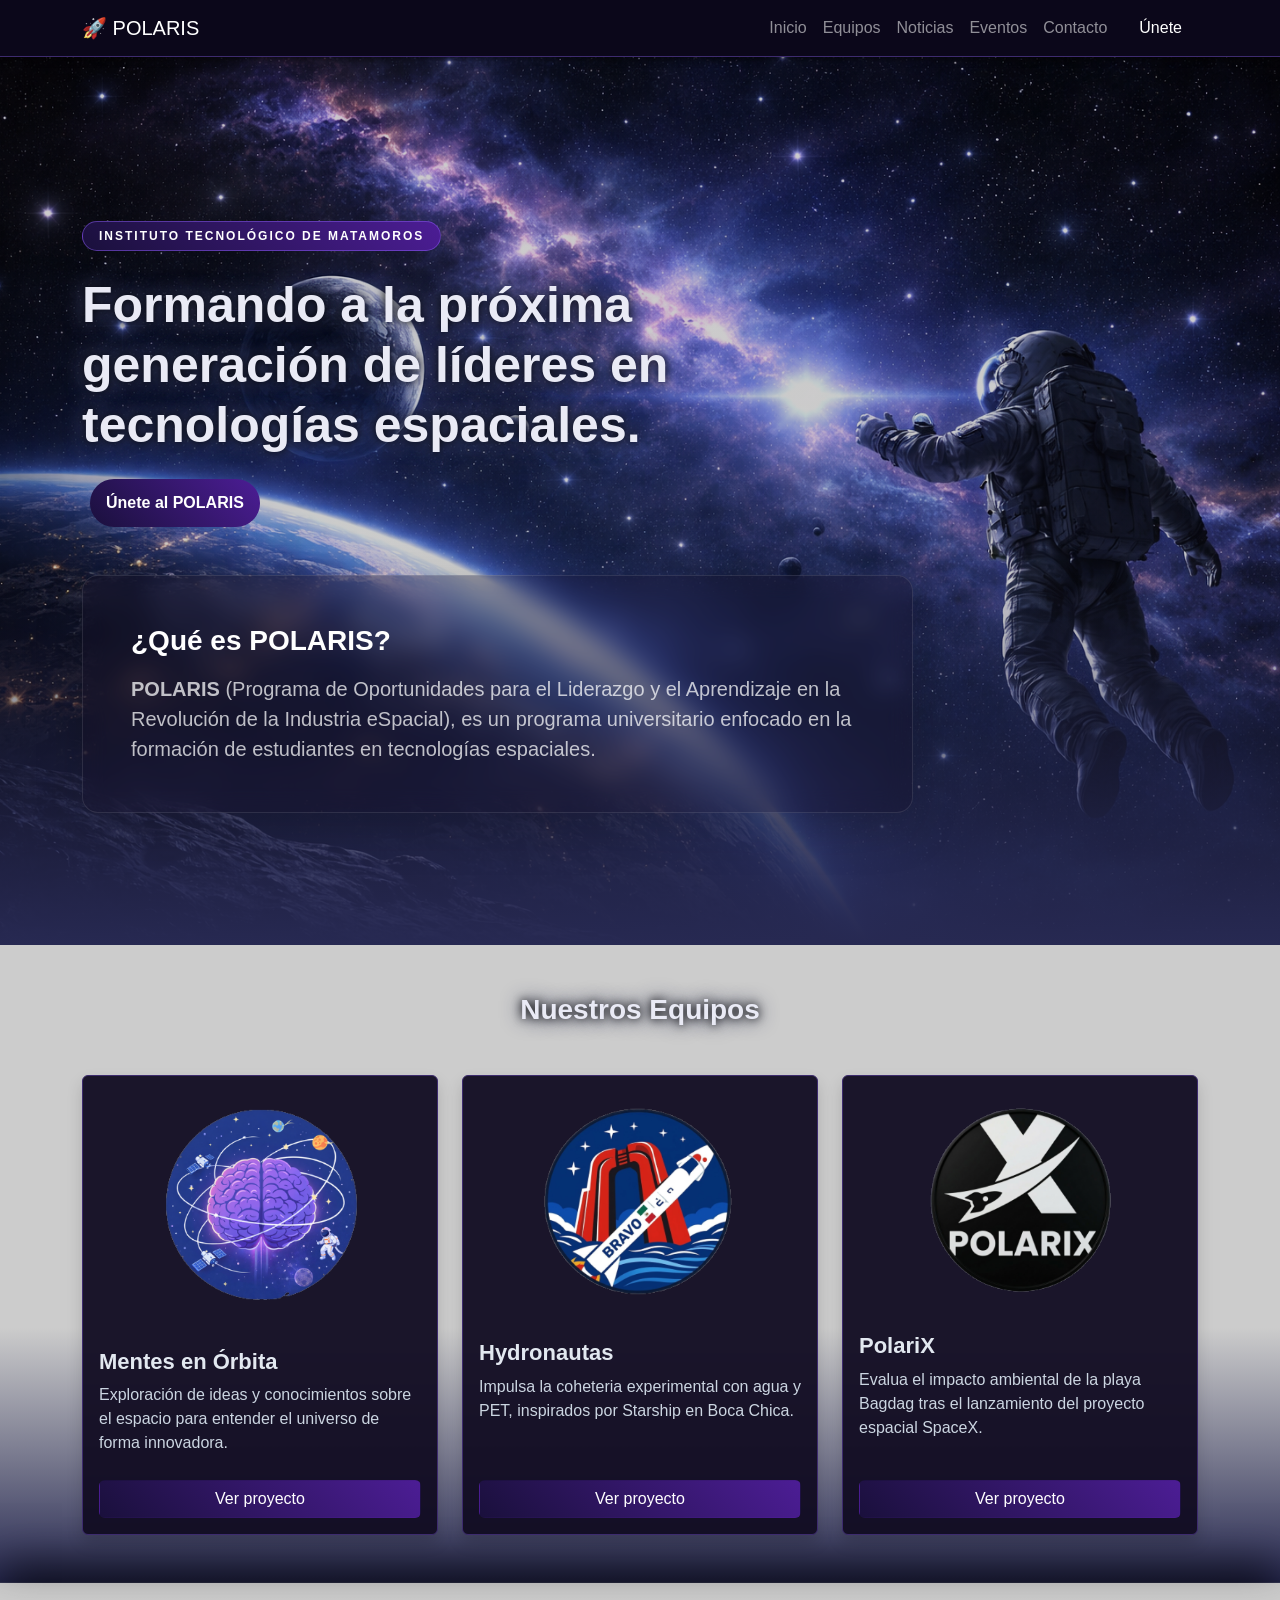
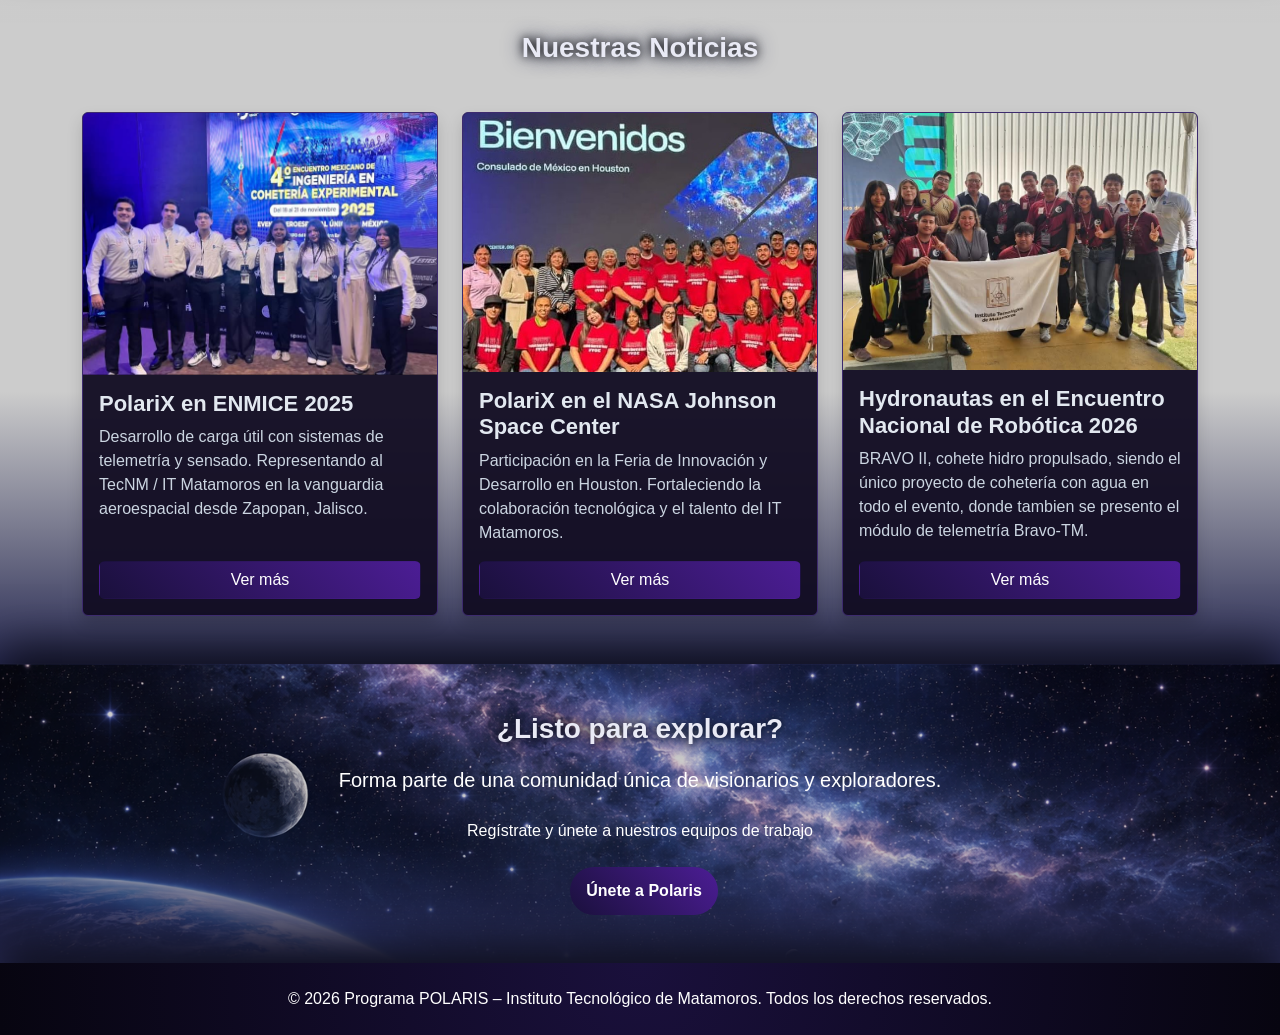
==== index.html @ ed093145 "feat: agregar inputs avanzados al formulario de membresía POLARIS" ====
<!DOCTYPE html>
<html lang="es">

<head>
    <meta charset="UTF-8">
    <meta name="viewport" content="width=device-width, initial-scale=1.0">
    <title>POLARIS - Programa Espacial del ITM</title>

    <link rel="stylesheet" href="css/styles.css">

    <link href="https://cdn.jsdelivr.net/npm/bootstrap@5.3.2/dist/css/bootstrap.min.css" rel="stylesheet">
    
    
</head>

<body>

    <nav class="navbar navbar-expand-lg navbar-dark bg-dark fixed-top">
        <div class="container">
            <a class="navbar-brand" href="#"> 🚀 POLARIS</a>

            <button class="navbar-toggler" type="button" data-bs-toggle="collapse" data-bs-target="#menu-principal">
                <span class="navbar-toggler-icon"></span>
            </button>

            <div class="collapse navbar-collapse" id="menu-principal">
                <ul class="navbar-nav ms-auto">
                    <li class="nav-item"><a class="nav-link" href="#inicio">Inicio</a></li>
                    <li class="nav-item"><a class="nav-link" href="#equipos">Equipos</a></li>
                    <li class="nav-item"><a class="nav-link" href="#noticias">Noticias</a></li>
                    <li class="nav-item"><a class="nav-link" href="#eventos">Eventos</a></li>
                    <li class="nav-item"><a class="nav-link" href="#contacto">Contacto</a></li>
                    <li class="nav-item"><a class="nav-link btn-polaris text-white ms-2 px-3" href="registro.html">Únete</a></li>
                </ul>
            </div>
        </div>
    </nav>

    <section id="inicio" class="hero-espacio text-white min-vh-100 d-flex flex-column justify-content-center position-relative"> 
    <div class="container py-5 mt-5">
        <div class="row align-items-center mb-5">
            <div class="col-lg-7 col-md-9"> 
                <span class="badge bg-polaris mb-4 py-2 px-3 rounded-pill text-uppercase tracking-wide">
                    Instituto Tecnológico de Matamoros
                </span>
                <h1 class="display-4 fw-bold mb-4 texto-brillante">
                    Formando a la próxima generación de líderes en tecnologías espaciales.
                </h1>
                <a href="registro.html" class="btn-lg btn-polaris text-white ms-2 px-3">Únete al POLARIS</a>  
            </div>
        </div>

        <div class="row mt-4">
            <div class="col-lg-9">
                <div class="glass-card p-4 p-md-5 rounded-4 shadow-lg">
                    <div class="row g-4 align-items-center">
                        <div class="col-12 text-center text-md-start"> 
                            <h3 class="fw-bold mb-3 text-white">¿Qué es POLARIS?</h3>
                            <p class="m-0 text-light opacity-75 fs-5">
                                <strong>POLARIS</strong> (Programa de Oportunidades para el Liderazgo y el Aprendizaje en la Revolución de la Industria eSpacial), es un programa universitario enfocado en la formación de estudiantes en tecnologías espaciales.
                            </p>
                        </div>
                    </div>
                </div>
            </div>
        </div>
    </div>
</section>
    
    <section id="equipos" class="hero-espacio-equipos equipos py-5">
        <div class="container">
            <h2 class="text-center mb-5">Nuestros Equipos</h2>
        <div class="row g-4">
    <div class="col-12 col-md-6 col-lg-4">
    <div class="card h-100 shadow">
        <img src="images/equipos1.png" class="card-img-top p-4 w-75 mx-auto" alt="Equipo 1">
        <div class="card-body d-flex flex-column">
            <h5 class="card-title">Mentes en Órbita</h5>
            <p class="card-text">Exploración de ideas y conocimientos sobre el espacio para entender el universo de forma innovadora.</p>
            <a href="#contacto" class="btn btn-polaris text-white mt-auto">Ver proyecto</a>
        </div>
     </div>
    </div>      

    <div class="col-12 col-md-6 col-lg-4">
            <div class="card h-100 shadow">
                <img src="images/equipos2.png" class="card-img-top p-4 w-75 mx-auto" alt="Equipo 2">
            <div class="card-body d-flex flex-column">
                <h5 class="card-title">Hydronautas</h5>
                <p class="card-text">Impulsa la coheteria experimental con agua y PET, inspirados por Starship en Boca Chica.</p> 
                <a href="#contacto" class="btn btn-polaris text-white mt-auto">Ver proyecto</a>
           </div>
     </div>
  </div>
  
    <div class="col-12 col-md-6 col-lg-4"> 
        <div class="card h-100 shadow mb-4">
            <img src="images/equipos3.png" class="card-img-top p-4 w-75 mx-auto" alt="Equipo 3">
        <div class="card-body d-flex flex-column">
            <h5 class="card-title">PolariX</h5>
            <p class="card-text">Evalua el impacto ambiental de la playa Bagdag tras el lanzamiento del proyecto espacial SpaceX.</p>
            <a href="#contacto" class="btn btn-polaris text-white mt-auto">Ver proyecto</a>
        </div>
    </div>
</div>
        </div> 
    </div> 
</section>

    <section id="noticias" class="hero-espacio-eventos eventos py-5">
        <div class="container">
            <h2 class="text-center mb-5">Nuestras Noticias</h2>
            <div class="row g-4">
                <div class="col-12 col-md-6 col-lg-4">
                    <div class="card h-100 shadow">
                        <img src="images/evento_polarix.jpg" class="card-img-top" alt="Evento 1">
                        <div class="card-body d-flex flex-column">
                            <h5 class="card-title">PolariX en ENMICE 2025</h5>
                            <p class="card-text">Desarrollo de carga útil con sistemas de telemetría y sensado. Representando al TecNM / IT Matamoros en la vanguardia aeroespacial desde Zapopan, Jalisco.</p>
                            <a href="#contacto" class="btn btn-polaris text-white mt-auto">Ver más</a>
                        </div>
                    </div>
                </div>

                <div class="col-12 col-md-6 col-lg-4">
                    <div class="card h-100 shadow">
                        <img src="images/evento_polarix2.jpg" class="card-img-top" alt="Evento 3">
                        <div class="card-body d-flex flex-column">
                            <h5 class="card-title">PolariX en el NASA Johnson Space Center</h5>
                            <p class="card-text">Participación en la Feria de Innovación y Desarrollo en Houston. Fortaleciendo la colaboración tecnológica y el talento del IT Matamoros.</p>
                            <a href="#contacto" class="btn btn-polaris text-white mt-auto">Ver más</a>
                        </div>
                    </div>
                </div>

                <div class="col-12 col-md-6 col-lg-4">
                    <div class="card h-100 shadow">
                        <img src="images/evento_hydronautas.jpg" class="card-img-top" alt="Evento 3">
                        <div class="card-body d-flex flex-column">
                            <h5 class="card-title">Hydronautas en el Encuentro Nacional de Robótica 2026</h5>
                            <p class="card-text">BRAVO II, cohete hidro propulsado, siendo el único proyecto de cohetería con agua en todo el evento, donde tambien se presento el módulo de telemetría Bravo-TM.</p>
                            <a href="#contacto" class="btn btn-polaris text-white mt-auto">Ver más</a>
                        </div>
                    </div>
                </div>    
            </div>
        </div>
    </section>

   

    <section id="contacto" class="hero-espacio-registro registro py-5 text-center text-white">
        <div class="container">
            <h2>¿Listo para explorar?</h2>
            <p class="lead mb-4">Forma parte de una comunidad única de visionarios y exploradores.</p>
            <p class="mb-4">Regístrate y únete a nuestros equipos de trabajo</p>
            <a href="registro.html" class="bth btn-polaris text-white ms-2 px-3">Únete a Polaris</a>
        </div>
    </section>

    <footer class="bg-dark text-white text-center py-4">
        <div class="container">
            <p class="mb-0">© 2026 Programa POLARIS – Instituto Tecnológico de Matamoros. Todos los derechos reservados.</p>
        </div>
    </footer>


    <script src="https://cdn.jsdelivr.net/npm/bootstrap@5.3.2/dist/js/bootstrap.bundle.min.js"></script>

</body>

</html>
---- css/styles.css ----
* {
    box-sizing: border-box;
    margin: 0;
    padding: 0;
    font-family: 'Gotman', sans-serif; 
}
body {
    background: radial-gradient(circle at top, #1a103c, #070510);
    background-attachment: fixed; 
    color: #e2e8f0;
    line-height: 1.6;
}

.container {
    max-width: 1200px;
    margin: auto;
}

.navbar {
    padding: 15px;
    box-shadow: 0 2px 6px rgba(0,0,0,0.5);
    text-align: center;
}
.hero-espacio h1 {
    font-weight: bold;
    font-size: 50px;
    color: #e9eaf5;
    text-shadow: 0 0 10px #000, 0 0 20px #50598b;
    margin-bottom: 20px;
}


.hero-espacio-equipos h2, 
.hero-espacio-eventos h2, 
.hero-espacio-registro h2,
#inicio h2 {
    font-weight: bold;
    font-size: 28px;
    color: #e9eaf5;
    text-shadow: 0 0 10px #000, 0 0 20px #191f42;
    margin-bottom: 20px;
}

.hero-espacio-registro h2 {
    text-align: center;
}


.hero-espacio .texto-principal {
    font-size: 24px; 
    text-align: left;
    margin-bottom: 25px;
    color: #e9eaf5;
    text-shadow: 0 0 10px #000;
    max-width: 700px;
}


.hero-espacio .texto-principal2 {
    font-size: 16px; 
    text-align: left;
    margin-bottom: 25px;
    color: #e9eaf5;
    text-shadow: 0 0 10px #000;
    max-width: 700px;
}

.hero-espacio .texto-secundario {
    font-size: 18px; 
    text-align: left;
    margin-bottom: 25px;
    color: #e9eaf5;
    text-shadow: 0 0 10px #000;
    max-width: 700px;
}

.hero-espacio {
    padding-top: 80px;
    padding-bottom: 80px;
    background-image: linear-gradient(to bottom, rgba(0,0,0,0.2) 60%, #272952 100%), url("../images/principal.png");
    background-size: cover;
    background-position: center;
    min-height: 100vh;
}


.equipos, .eventos {
    box-shadow: 0 -20px 40px rgba(0,0,0,0.6);
    background-image: linear-gradient(to bottom, rgba(0,0,0,0.2) 60%, #272952 100%), url("../images/estrellas.png");
    background-size: cover;
    background-position: center;
}

.registro {
    box-shadow: 0 -20px 40px rgba(0,0,0,0.6);
    background-image: linear-gradient(to bottom, rgba(0,0,0,0.2) 60%, #272952 100%), url("../images/inicio.png");
    background-size: cover;
    background-position: center;
}


.card {
    background-color: rgba(17, 12, 34, 0.95) !important; 
    border: 1px solid #3d2b6e !important; 
    border-radius: 15px; 
    box-shadow: 0 10px 30px rgba(109, 40, 217, 0.3);
    color: #e2e8f0 !important; 
    transition: all 0.3s ease-in-out;
}

.card:hover {
    transform: translateY(-5px);
    box-shadow: 0 10px 25px rgba(0,0,0,0.5);
}

.card-title {
    font-weight: bold;
    font-size: 22px;
}

.card-text {
    font-size: 16px;
    color: #cbd5e1;
}


.btn-polaris {
    background: linear-gradient(45deg, #1a103c, #4c1d95); 
    color: white !important;
    border: none;
    padding: 12px 30px;
    border-radius: 30px;
    font-weight: bold;
    transition: 0.3s;
    text-decoration: none;
    display: inline-block;
}

.btn-polaris:hover {
    transform: scale(1.05);
    box-shadow: 0 0 20px rgba(109, 40, 217, 0.6);
    text-decoration: none;
}

footer {
    box-shadow: 0 -20px 40px rgba(0,0,0,0.6);
    font-size: 16px;
    background: radial-gradient(circle at top, #1a103c, #070510);
    padding: 60px 0 30px 0;
}

/* seccion del registro */

body {
  
    background: radial-gradient(circle at top, #1a103c, #070510);
    background-attachment: fixed; 
    color: #e2e8f0;
    padding-top: 45px; 
}


.navbar.bg-dark {
    background-color: #0b071a !important;
    border-bottom: 1px solid #3d2b6e !important;
}


.polaris-card {
    background-color: rgba(17, 12, 34, 0.95) !important; 
    border: 1px solid #3d2b6e !important; 
    border-radius: 15px; 
    box-shadow: 0 10px 30px rgba(109, 40, 217, 0.3);
    color: #e2e8f0 !important; 
}


.polaris-card h2, 
.polaris-card p, 
.polaris-card label, 
.form-check-label {
    color: #e2e8f0 !important;
    font-weight: bold;
}


.form-control, .form-select {
    background-color: #1e153a !important; 
    border: 1px solid #4a3680 !important;
    color: #f3f4f6 !important;
}


.form-control:focus, .form-select:focus {
    background-color: #251a47 !important;
    color: #ffffff !important;
    border-color: #8b5cf6 !important;
    box-shadow: 0 0 0 0.25rem rgba(139, 92, 246, 0.3) !important;
}


.form-control::placeholder {
    color: #8b80b0 !important;
}

.texto-brillante {
    text-shadow: 0 0 15px rgba(255, 255, 255, 0.2), 0 0 30px rgba(76, 29, 149, 0.6);
    line-height: 1.2;
}


.tracking-wide {
    letter-spacing: 2px;
    font-size: 0.75rem;
    border: 1px solid rgba(139, 92, 246, 0.5);
}


.bg-polaris {
    background: linear-gradient(45deg, #1a103c, #4c1d95);
}

.glass-card {
    background: rgba(17, 12, 34, 0.3); 
    backdrop-filter: blur(12px); 
    -webkit-backdrop-filter: blur(12px); 
    border: 1px solid rgba(255, 255, 255, 0.1); 
    transition: transform 0.3s ease, box-shadow 0.3s ease;
}

.glass-card:hover {
    transform: translateY(-5px);
    box-shadow: 0 15px 35px rgba(76, 29, 149, 0.3) !important;
    border: 1px solid rgba(255, 255, 255, 0.2);
}


.custom-file-upload {
  display: block;
  width: 100%;
  padding: 10px 15px; 
  background-color: #160B24; 
  border: 1px solid #3B1B68; 
  border-radius: 6px; 
  color: #7D6B91; 
  font-family: inherit;
  font-size: 14px; 
  cursor: pointer;
  box-sizing: border-box;
  transition: border-color 0.3s ease;
}


.custom-file-upload:hover {
  border-color: #6A35B3; 
  color: #FFFFFF;
}

#habilidades {
    display: flex;
    gap: 40px; 
}

#habilidades .columna {
    flex: 1;
}

#rol {
    display: flex;
    gap: 40px;
}

#rol .columna {
    flex: 1;
}
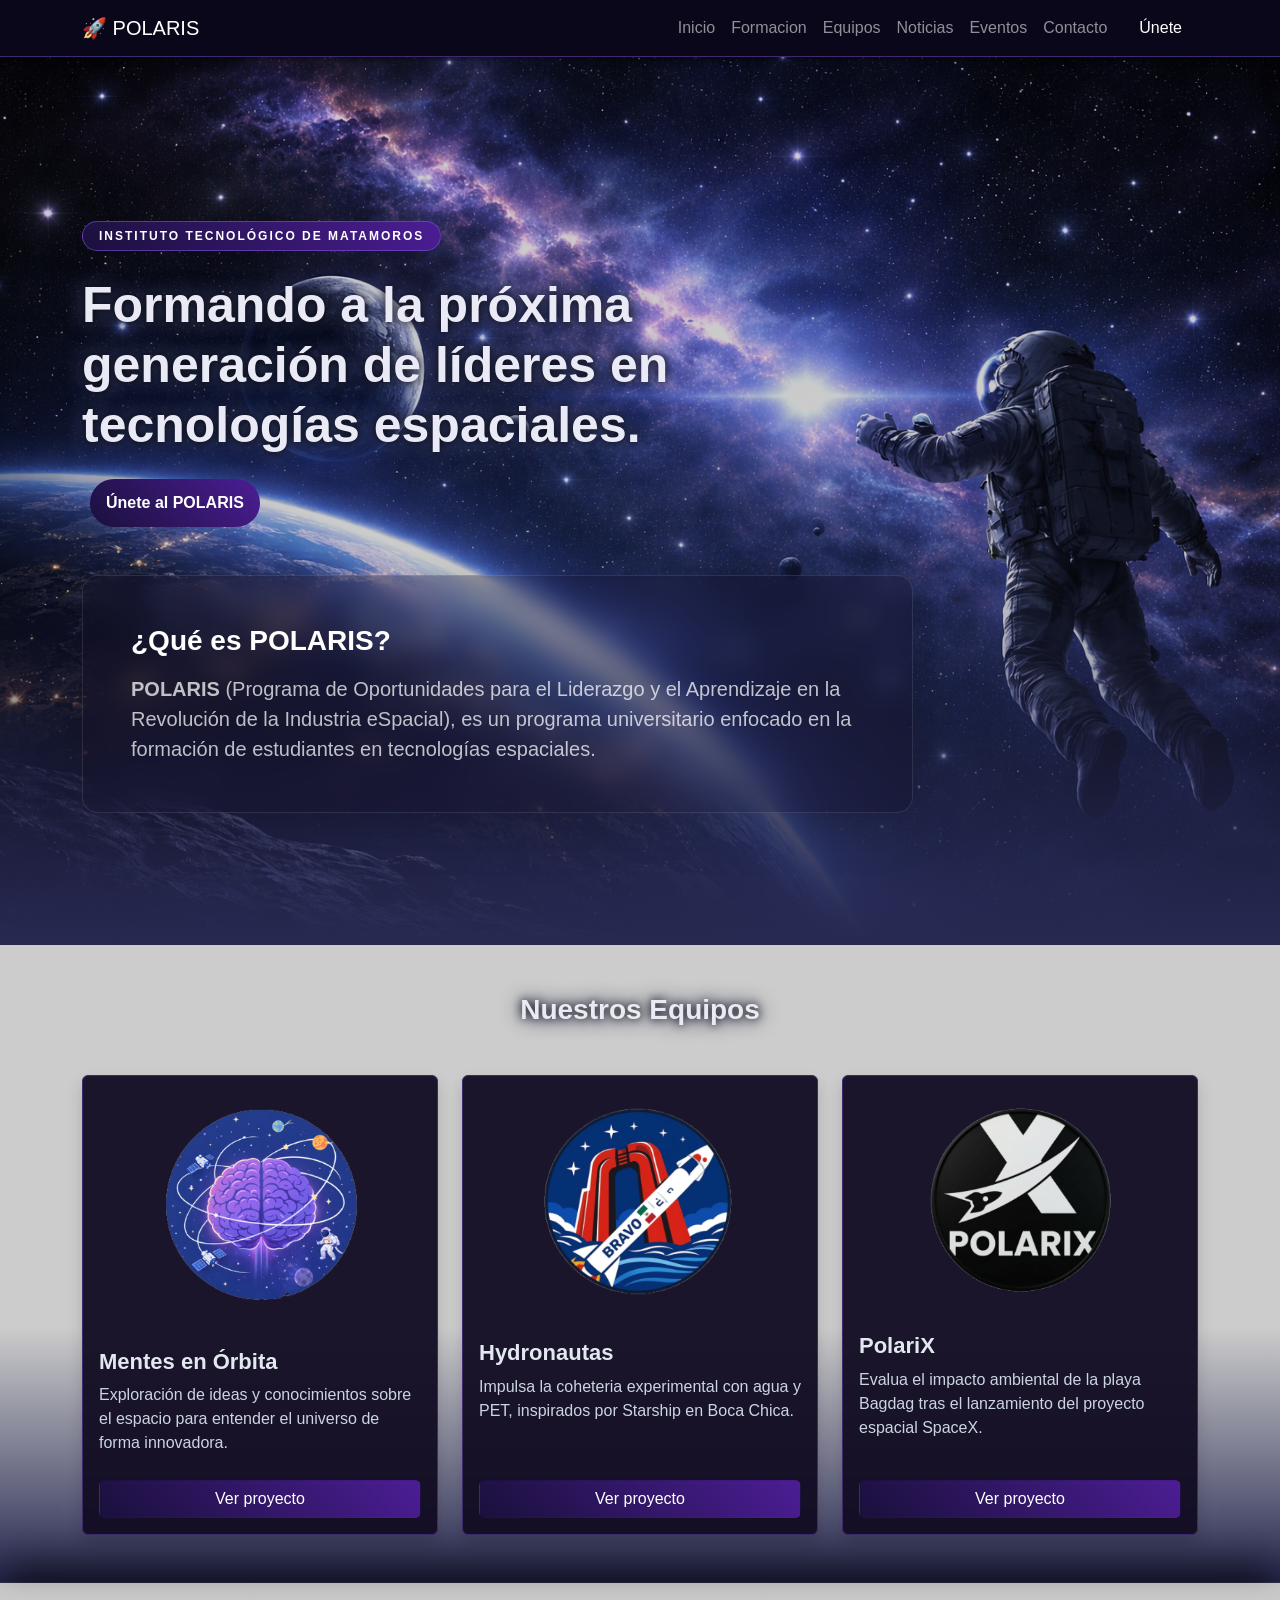
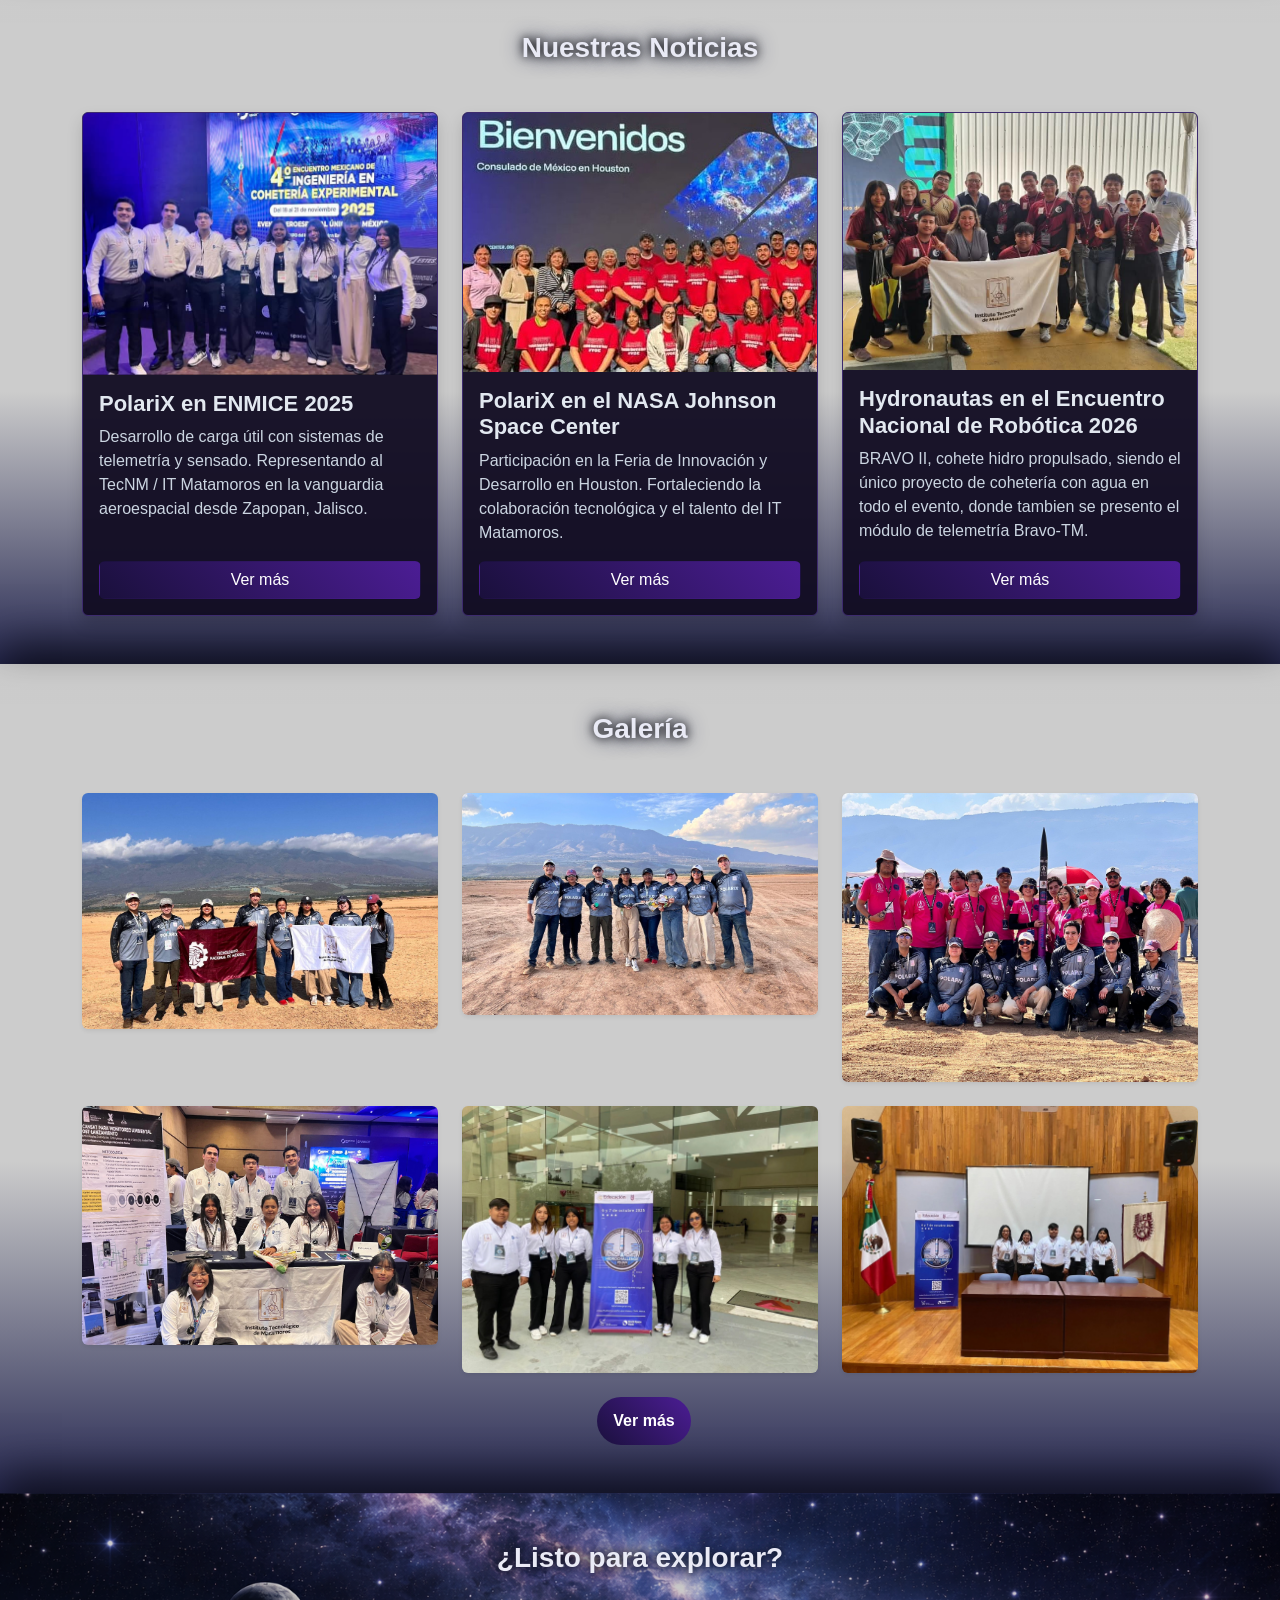
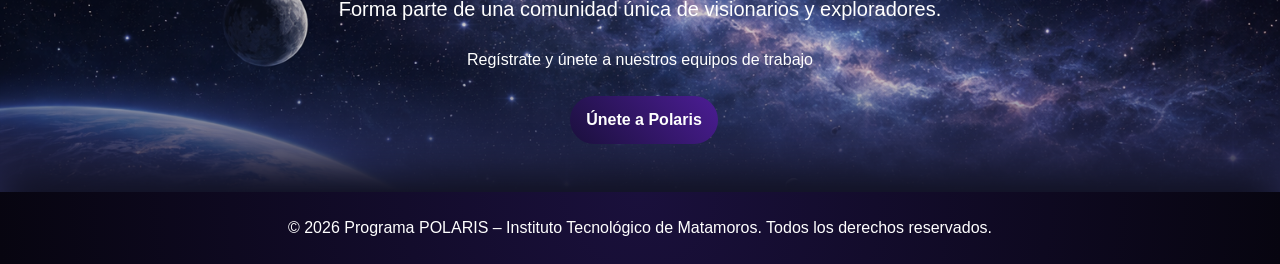
==== commit 0367348d: "feat: mejorar experiencia de usuario (UX) en formulario POLARIS" ====
--- a/index.html
+++ b/index.html
@@ -26,6 +26,7 @@
             <div class="collapse navbar-collapse" id="menu-principal">
                 <ul class="navbar-nav ms-auto">
                     <li class="nav-item"><a class="nav-link" href="#inicio">Inicio</a></li>
+                    <li class="nav-item"><a class="nav-link" href="#formacion">Formacion</a></li>
                     <li class="nav-item"><a class="nav-link" href="#equipos">Equipos</a></li>
                     <li class="nav-item"><a class="nav-link" href="#noticias">Noticias</a></li>
                     <li class="nav-item"><a class="nav-link" href="#eventos">Eventos</a></li>
@@ -66,6 +67,8 @@
         </div>
     </div>
 </section>
+
+
     
     <section id="equipos" class="hero-espacio-equipos equipos py-5">
         <div class="container">
@@ -147,7 +150,76 @@
         </div>
     </section>
 
-   
+
+   <!-- <section id="eventos" class="hero-espacio-eventos eventos py-5">
+        <div class="container">
+            <h2 class="text-center mb-5">Nuestros Eventos Proximos</h2>
+            <div class="row g-4">
+
+                <div class="col-12 col-md-6 col-lg-4">
+                <div class="card card-bg text-white h-100 shadow"
+                     style="background-image: url('images/evento_polarix.jpg');">
+
+                    <div class="card-body d-flex flex-column justify-content-end">
+
+                        <h5 class="card-title">
+                            PolariX en ENMICE 2025
+                        </h5>
+
+                        <p class="card-text">
+                            Desarrollo de carga útil con sistemas de telemetría y sensado.
+                            Representando al TecNM / IT Matamoros.
+                        </p>
+
+                    </div>
+
+                </div>
+            </div>
+               
+    </section>-->
+    
+    
+    <section id="galeria" class="hero-espacio-eventos eventos py-5">
+        
+        <div class="container">
+            <h2 class="text-center mb-5">Galería</h2>
+            <div class="row g-4">
+                <div class="col-12 col-md-6 col-lg-4">
+                    <img src="images/galeria1.jpg" class="img-fluid rounded shadow-sm">
+            </div>
+
+
+
+
+
+            <div class="col-6 col-md-4">
+                    <img src="images/galeria2.jpg" class="img-fluid rounded shadow-sm ">
+            </div>
+
+            <div class="col-6 col-md-4">
+                   <img src="images/galeria3.jpg" class="img-fluid rounded shadow-sm">
+            </div>
+            
+            <div class="col-6 col-md-4">
+                <img src="images/galeria4.jpg" class="img-fluid rounded shadow-sm" >
+            </div>
+
+            <div class="col-6 col-md-4">
+                <img src="images/galeria5.jpg" class="img-fluid rounded shadow-sm">
+            </div>
+
+            <div class="col-6 col-md-4">
+                <img src="images/galeria6.jpg" class="img-fluid rounded shadow-sm">
+            </div>
+        </div>
+        
+        <div class="text-center mt-4">
+            <a href="galeria.html" class="bth btn-polaris text-white ms-2 px-3"> Ver más </a>
+        </div>
+
+        </div>
+    </section>
+
 
     <section id="contacto" class="hero-espacio-registro registro py-5 text-center text-white">
         <div class="container">
--- a/css/styles.css
+++ b/css/styles.css
@@ -122,6 +122,36 @@
     font-size: 16px;
     color: #cbd5e1;
 }
+/* seccion de noticias */
+.card-bg {
+    position: relative;
+    overflow: hidden;
+    border-radius: 15px;
+    background-size: cover;
+    background-position: center;
+    min-height: 420px;
+}
+
+
+.card-bg::before {
+    content: "";
+    position: absolute;
+    inset: 0;
+    background: linear-gradient(to top,rgba(0,0,0,0.8),rgba(0,0,0,0.2));
+    z-index: 1;
+}
+
+.card-bg .card-body {
+    position: relative;
+    z-index: 2;
+}
+
+.card-bg:hover {
+    transform: scale(1.03);
+    transition: 0.3s;
+}
+
+
 
 
 .btn-polaris {
@@ -197,7 +227,6 @@
     border-color: #8b5cf6 !important;
     box-shadow: 0 0 0 0.25rem rgba(139, 92, 246, 0.3) !important;
 }
-
 
 .form-control::placeholder {
     color: #8b80b0 !important;
@@ -273,3 +302,37 @@
 #rol .columna {
     flex: 1;
 }
+.form-control:focus:invalid {
+    border: 2px solid #ff4d4d !important;
+    box-shadow: 0 0 5px #ff4d4d !important;
+}
+
+.form-control:focus:valid {
+    border: 2px solid #4dff88 !important;
+    box-shadow: 0 0 5px #4dff88 !important;
+}
+/* lo que añadiii */
+/* campos con error */
+.form-control.is-invalid, 
+.form-select.is-invalid {
+    border-color: #dc3545 !important;
+    background-color: #1e153a !important;
+    box-shadow: 0 0 0 0.2rem rgba(220, 53, 69, 0.25) !important;
+}
+
+/* mensaje de error */
+.error-message-custom {
+    color: #dc3545;
+    font-size: 0.875rem;
+    margin-top: 0.25rem;
+    display: block;
+    font-weight: bold;
+}
+
+/*  habilidades con error */
+#habilidades.error-habilidades {
+    border: 2px solid #dc3545 !important;
+    background-color: #1e153a !important;
+    border-radius: 4px !important;
+    padding: 10px !important;
+}
